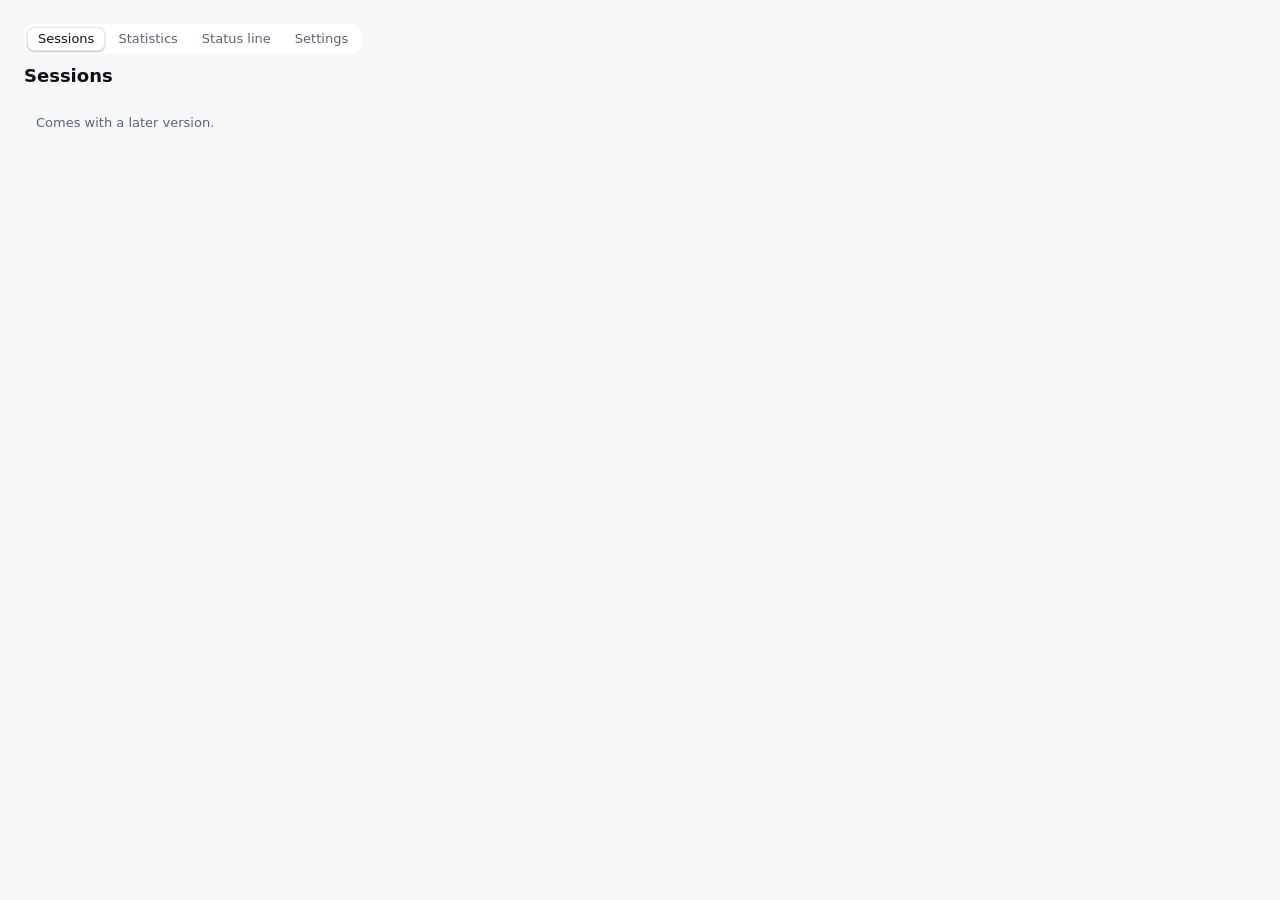
==== crates/app/ui/window.html @ 24c84e8a "The large window and the page helpers it shares with the pop-up A second Tauri window ("main", 1280 " ====
<!doctype html>
<html lang="en" data-theme="dark">
<head>
  <meta charset="utf-8">
  <meta name="viewport" content="width=device-width, initial-scale=1">
  <title>seatswap</title>
  <link rel="stylesheet" href="window.css">
</head>
<body>
  <div class="window" id="window">
    <header class="win-head">
      <div class="tabs topnav" id="area-tabs" role="group" aria-label="Area"></div>
      <div class="win-titles">
        <h1 class="win-title" id="area-title"></h1>
        <p class="win-sub" id="area-sub" hidden></p>
      </div>
    </header>
    <main class="area" id="area"></main>
  </div>

  <script type="module" src="window.js"></script>
</body>
</html>
---- crates/app/ui/window.css ----
@import "common.css";

/* seatswap large window (spec §3). Plain CSS, no external resources.
   Colours come from common.css; the fonts are the pop-up's (panel.css). */

* {
  box-sizing: border-box;
}

[hidden] {
  display: none !important;
}

html,
body {
  margin: 0;
  padding: 0;
}

body {
  min-height: 100vh;
  background: var(--surface);
  color: var(--text);
  font-family: Inter, system-ui, sans-serif;
  font-size: 13px;
  line-height: 1.35;
  -webkit-font-smoothing: antialiased;
  overflow: hidden;
}

button,
input,
select {
  font: inherit;
  color: inherit;
}

button {
  cursor: pointer;
}

code,
.mono {
  font-family: ui-monospace, SFMono-Regular, Menlo, Consolas, monospace;
  font-size: 0.94em;
}

.window {
  display: flex;
  flex-direction: column;
  gap: 12px;
  height: 100vh;
  min-height: 0;
  padding: 24px;
}

/* The mock-up's head: the area tabs top left, then the area's title and its
   sub-line (spec §3; the generator's `nav()` and `settings()`). */
.win-head {
  display: flex;
  flex-direction: column;
  gap: 8px;
  flex-shrink: 0;
}

.tabs {
  display: inline-flex;
  align-items: center;
  gap: 2px;
  height: 32px;
  padding: 3px;
  border-radius: 10px;
  background: var(--button-bg);
  align-self: flex-start;
}

.topnav {
  height: 30px;
}

.tab {
  display: inline-flex;
  align-items: center;
  gap: 6px;
  height: 26px;
  padding: 0 10px;
  border: 1px solid transparent;
  border-radius: 7px;
  background: none;
  color: var(--muted);
  font-size: 13px;
  font-weight: 500;
  white-space: nowrap;
}

.topnav .tab {
  height: 24px;
}

.tab:hover {
  color: var(--text);
}

.tab.ison {
  background: var(--card-raised);
  border-color: var(--border);
  color: var(--text);
  box-shadow: 0 1px 2px rgba(0, 0, 0, 0.25);
}

.win-titles {
  display: flex;
  flex-direction: column;
  gap: 2px;
  min-width: 0;
}

.win-title {
  margin: 0;
  font-size: 18px;
  line-height: 28px;
  font-weight: 600;
  white-space: nowrap;
}

.win-sub {
  margin: 0;
  font-size: 13px;
  line-height: 18px;
  color: var(--muted);
}

.area {
  flex: 1;
  min-height: 0;
  min-width: 0;
  overflow: auto;
  font-size: 13px;
  line-height: 1.35;
}

.area-message {
  margin: 0;
  padding: 12px;
  color: var(--muted);
}

.area-message.error {
  color: var(--danger);
}

/* The mock-up's dense rows and cards (page-build/mock_other.py), with the
   pop-up's tokens. Later areas use these class names. */
.row {
  display: flex;
  align-items: center;
  gap: 8px;
  min-width: 0;
}

.col {
  display: flex;
  flex-direction: column;
  min-width: 0;
  min-height: 0;
}

.sp {
  flex: 1;
}

.g {
  display: grid;
  gap: 12px;
  min-height: 0;
  min-width: 0;
}

.mf {
  color: var(--muted);
}

.x11 {
  font-size: 11px;
  line-height: 14px;
}

.x13 {
  font-size: 13px;
  line-height: 18px;
}

.n {
  text-align: right;
  font-variant-numeric: tabular-nums;
}

.hcard {
  display: flex;
  flex-direction: column;
  min-width: 0;
  min-height: 0;
  overflow: hidden;
  background: var(--card);
  border: 1px solid var(--border);
  border-radius: 14px;
}

.ch {
  display: flex;
  align-items: center;
  gap: 12px;
  padding: 8px 12px 6px;
  flex-shrink: 0;
}

.ch .t {
  font-size: 14px;
  line-height: 20px;
  font-weight: 600;
  white-space: nowrap;
}

.ch .s {
  font-size: 12px;
  line-height: 16px;
  color: var(--muted);
}

.sh {
  display: flex;
  align-items: flex-end;
  gap: 8px;
  flex-shrink: 0;
  height: 28px;
  padding: 0 12px 4px;
  font-size: 10px;
  letter-spacing: 0.05em;
  text-transform: uppercase;
  color: var(--muted);
  white-space: nowrap;
}

.set {
  display: grid;
  grid-template-columns: 180px minmax(0, 1fr);
  column-gap: 12px;
  align-items: center;
  min-height: 28px;
  padding: 0 12px;
  border-top: 1px solid var(--border);
  font-size: 12px;
}

.set > :first-child {
  overflow: hidden;
  font-weight: 500;
  text-overflow: ellipsis;
  white-space: nowrap;
}

.set > :last-child {
  display: flex;
  align-items: center;
  gap: 8px;
  min-width: 0;
  white-space: nowrap;
}

.lr {
  display: grid;
  column-gap: 12px;
  align-items: center;
  flex-shrink: 0;
  height: 28px;
  padding: 0 12px;
  border-top: 1px solid var(--border);
  font-size: 12px;
}

.lr > * {
  min-width: 0;
  overflow: hidden;
  text-overflow: ellipsis;
  white-space: nowrap;
}

.lr.hd {
  height: 22px;
  border-top: 0;
  font-size: 10px;
  letter-spacing: 0.05em;
  text-transform: uppercase;
  color: var(--muted);
}

.lr.tall {
  height: 36px;
}

.snav {
  display: flex;
  flex-direction: column;
  gap: 2px;
  padding: 8px;
}

.snb {
  display: flex;
  align-items: center;
  height: 30px;
  padding: 0 10px;
  border: 0;
  border-radius: 7px;
  background: none;
  color: var(--muted);
  font-size: 13px;
  font-weight: 500;
  text-align: left;
}

.snb:hover {
  background: var(--hover);
}

.snb.ison {
  background: var(--info-bg);
  color: var(--text);
  box-shadow: inset 2px 0 0 var(--focus);
}

.note {
  padding: 10px 12px;
  color: var(--muted);
  font-size: 12px;
  line-height: 18px;
}

.hbtn {
  display: inline-flex;
  align-items: center;
  gap: 6px;
  height: 28px;
  padding: 0 10px;
  border: 1px solid var(--border);
  border-radius: 8px;
  background: var(--button-bg);
  color: var(--text);
  font-size: 13px;
  font-weight: 500;
  white-space: nowrap;
}

.hbtn:hover {
  background: var(--hover);
}

.hbtn.pri {
  border-color: transparent;
  background: var(--focus);
  color: #ffffff;
}

.hbtn.xs {
  height: 24px;
  padding: 0 8px;
  border-radius: 7px;
  font-size: 12px;
}

.sw {
  display: inline-flex;
  align-items: center;
  gap: 6px;
  white-space: nowrap;
  min-width: 0;
}

.sw::before {
  content: "";
  flex-shrink: 0;
  width: 6px;
  height: 6px;
  border-radius: 50%;
  background: var(--muted);
}

.sw.ok::before {
  background: #22c55e;
}

.sw.warn::before {
  background: var(--warn);
}

.sw.bad::before {
  background: var(--danger);
}
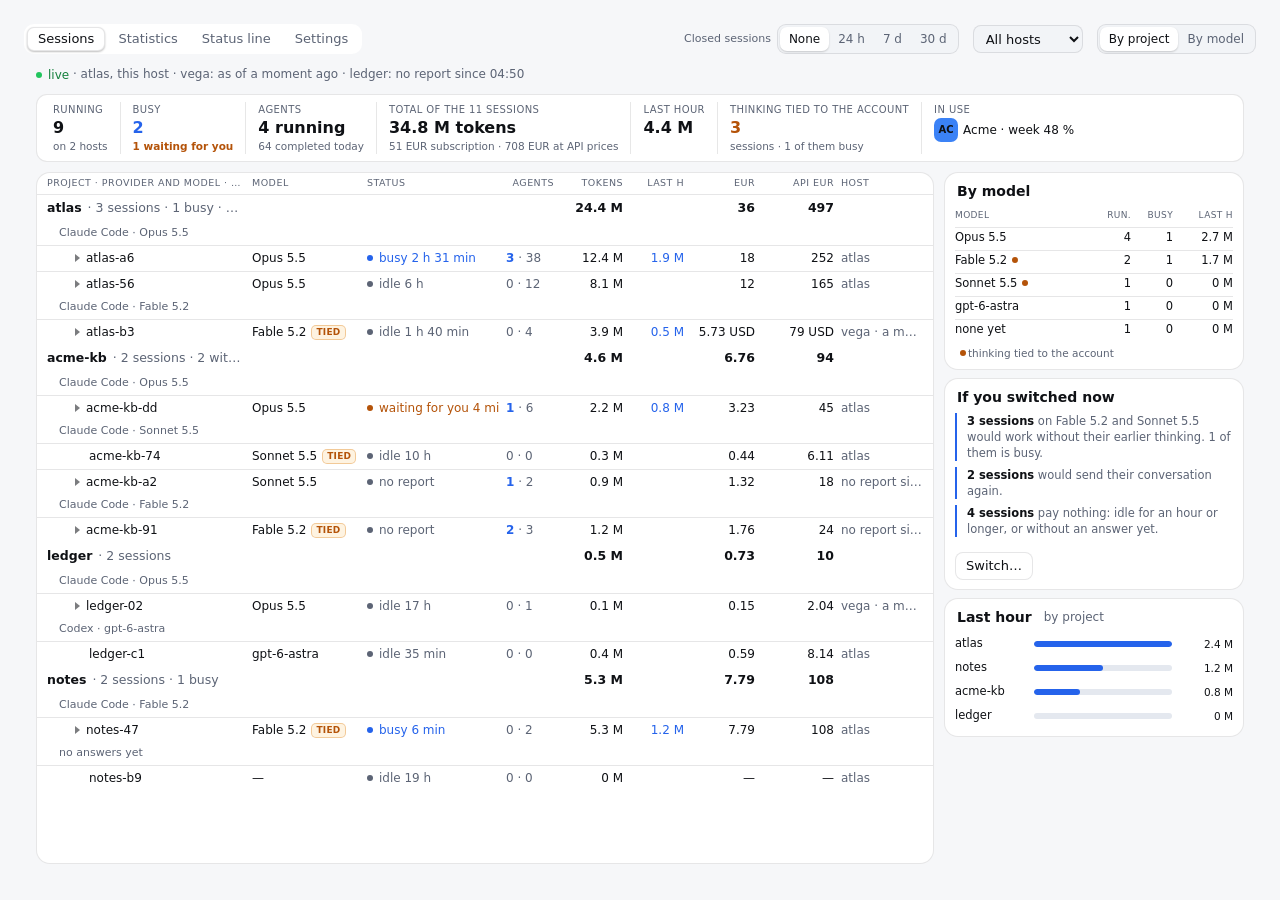
==== commit 6586a35e: "Window: one stylesheet per area (split of window.css, no change) Co-Authored-By: Claude Opus 5.5 <no" ====
--- a/crates/app/ui/window.html
+++ b/crates/app/ui/window.html
@@ -5,6 +5,18 @@
   <meta name="viewport" content="width=device-width, initial-scale=1">
   <title>seatswap</title>
   <link rel="stylesheet" href="window.css">
+  <link rel="stylesheet" href="areas/settings.css">
+  <link rel="stylesheet" href="areas/sessions.css">
+  <link rel="stylesheet" href="areas/statistics.css">
+  <link rel="stylesheet" href="areas/statistics/overview.css">
+  <link rel="stylesheet" href="areas/statistics/weeks.css">
+  <link rel="stylesheet" href="areas/statistics/projects.css">
+  <link rel="stylesheet" href="charts.css">
+  <link rel="stylesheet" href="areas/statistics/subscriptions.css">
+  <link rel="stylesheet" href="areas/statistics/forecast.css">
+  <link rel="stylesheet" href="areas/statistics/rhythm.css">
+  <link rel="stylesheet" href="areas/statistics/activity.css">
+  <link rel="stylesheet" href="areas/statusline.css">
 </head>
 <body>
   <div class="window" id="window">
--- a/crates/app/ui/window.css
+++ b/crates/app/ui/window.css
@@ -61,6 +61,22 @@
   flex-direction: column;
   gap: 8px;
   flex-shrink: 0;
+}
+
+/* The Sessions page has no second title row in mock-up 2: its choices sit on
+   the area tabs' row at the right, and its live line follows under the tabs. */
+.win-head.sess-mode {
+  flex-direction: row;
+  align-items: flex-start;
+  gap: 12px;
+}
+
+.win-head.sess-mode .win-titles {
+  display: none;
+}
+
+.win-head.sess-mode .sess-controls {
+  margin-left: auto;
 }
 
 .tabs {
@@ -147,6 +163,17 @@
 
 .area-message.error {
   color: var(--danger);
+}
+
+/* The snapshot's error, shown above the area with the pop-up's banner (the
+   markup comes from common.js `banner`). */
+.area-banner {
+  flex-shrink: 0;
+}
+
+.area-banner .banner {
+  --banner-pad: 9px 11px;
+  --banner-size: 12px;
 }
 
 /* The mock-up's dense rows and cards (page-build/mock_other.py), with the
@@ -389,10 +416,45 @@
   background: #22c55e;
 }
 
+.sw.ok {
+  color: var(--pill-text);
+}
+
+.sw.pri::before {
+  background: var(--focus);
+}
+
+.sw.pri {
+  color: var(--focus);
+}
+
 .sw.warn::before {
   background: var(--warn);
 }
 
+.sw.warn {
+  color: var(--warn);
+}
+
 .sw.bad::before {
   background: var(--danger);
 }
+
+/* In the Sessions tree a status is grey, except busy/running (blue), waiting
+   (warn) and a finished agent (ok). */
+.sess-row .sw {
+  color: var(--muted);
+}
+
+.sess-row .sw.pri {
+  color: var(--focus);
+}
+
+.sess-row .sw.warn {
+  color: var(--warn);
+}
+
+.sess-row .sw.ok {
+  color: var(--pill-text);
+}
+
--- a/crates/app/ui/areas/settings.css
+++ b/crates/app/ui/areas/settings.css
@@ -0,0 +1,661 @@
+/* The Settings area: groups, controls, money, history and hosts (ui/areas/settings.js). */
+/* ---------- the Settings area (spec §3.7) ---------- */
+
+.settings-area {
+  grid-template-columns: 220px minmax(0, 1fr);
+  align-items: start;
+  height: 100%;
+}
+
+.settings-col {
+  min-height: 0;
+}
+
+.settings-card {
+  min-height: 0;
+}
+
+.settings-body {
+  display: flex;
+  flex-direction: column;
+  min-height: 0;
+  padding-bottom: 8px;
+}
+
+/* One setting row and the error text under it; the rows keep the mock-up's
+   dense 28 px height. */
+.set-row {
+  border-top: 1px solid var(--border);
+}
+
+.set-row .set {
+  border-top: 0;
+}
+
+.settings-body .set {
+  grid-template-columns: 250px minmax(0, 1fr);
+}
+
+.set-row .row-error {
+  padding: 0 12px 6px;
+  color: var(--danger);
+  font-size: 12px;
+  line-height: 16px;
+  white-space: normal;
+}
+
+.cfoot {
+  display: flex;
+  align-items: center;
+  gap: 8px;
+  padding: 8px 12px;
+  border-top: 1px solid var(--border);
+  color: var(--muted);
+  font-size: 12px;
+}
+
+.note b {
+  color: var(--text);
+  font-weight: 600;
+}
+
+.settings-body .ok {
+  color: #22c55e;
+}
+
+.settings-body .note {
+  margin: 8px 12px 2px;
+  padding: 9px 11px;
+  border: 1px solid var(--warn-border);
+  border-radius: 9px;
+  background: var(--warn-bg);
+}
+
+.settings-card .calls {
+  min-height: 0;
+}
+
+.settings-card .calls .lr:first-child {
+  border-top: 1px solid var(--border);
+}
+
+/* ---------- the Accounts group ---------- */
+
+.acc-grid {
+  grid-template-columns: 62px 128px minmax(0, 1fr) 60px 178px 132px 138px 70px;
+}
+
+.acc-wrap {
+  border-top: 1px solid var(--border);
+}
+
+.acc-wrap .lr {
+  border-top: 0;
+  height: 40px;
+}
+
+.acc-wrap.selected {
+  background: var(--hover);
+}
+
+.acc-chip {
+  display: inline-flex;
+  align-items: center;
+  justify-content: center;
+  gap: 3px;
+  width: 40px;
+  height: 30px;
+  padding: 0;
+  border: 1px solid transparent;
+  border-radius: 9px;
+  font-size: 13px;
+  font-weight: 700;
+  letter-spacing: 0.02em;
+}
+
+.acc-chip i {
+  font-style: normal;
+  font-size: 9px;
+  opacity: 0.6;
+}
+
+.acc-chip:hover {
+  border-color: var(--border-strong);
+}
+
+.acc-chip.open {
+  outline: 2px solid var(--focus);
+  outline-offset: 1px;
+}
+
+.acc-text {
+  color: var(--muted);
+}
+
+.acc-label {
+  width: 100%;
+}
+
+.price-cell {
+  display: flex;
+  flex-direction: row;
+  align-items: center;
+  gap: 6px;
+  min-width: 0;
+  overflow: hidden;
+  white-space: nowrap;
+}
+
+.acc-price {
+  width: 70px;
+  min-width: 70px;
+  flex: 0 0 70px;
+  font-variant-numeric: tabular-nums;
+}
+
+.currency-hint {
+  color: var(--muted);
+  white-space: nowrap;
+}
+
+.acc-switch {
+  display: flex;
+  align-items: center;
+}
+
+.acc-add {
+  height: 34px;
+  border-top: 1px solid var(--border);
+  color: var(--muted);
+}
+
+.acc-wrap .row-error {
+  padding: 0 12px 6px 74px;
+  color: var(--danger);
+  font-size: 12px;
+  line-height: 16px;
+  white-space: normal;
+}
+
+.acc-editor {
+  display: flex;
+  flex-direction: column;
+  gap: 8px;
+  margin: 0 12px 9px 74px;
+  padding: 10px 12px;
+  border: 1px solid var(--border);
+  border-radius: 10px;
+  background: var(--surface);
+}
+
+.acc-editor .editor-row {
+  display: flex;
+  align-items: flex-start;
+  gap: 18px;
+  flex-wrap: wrap;
+}
+
+.acc-editor .editor-actions {
+  display: flex;
+  justify-content: flex-end;
+  gap: 8px;
+}
+
+.acc-editor .confirm {
+  margin: 0;
+}
+
+.acc-editor .field {
+  display: flex;
+  flex-direction: column;
+  gap: 5px;
+}
+
+.acc-editor .field-label {
+  color: var(--muted);
+  font-size: 10px;
+  font-weight: 600;
+  letter-spacing: 0.05em;
+  text-transform: uppercase;
+}
+
+.abbr-boxes {
+  display: flex;
+  gap: 4px;
+}
+
+.abbr-box {
+  width: 27px;
+  min-width: 27px;
+  padding: 4px 0;
+  text-align: center;
+  font-weight: 700;
+  text-transform: uppercase;
+}
+
+.color-line {
+  display: flex;
+  align-items: center;
+  gap: 8px;
+  flex-wrap: wrap;
+}
+
+.hex-input {
+  width: 84px;
+  min-width: 84px;
+  font-variant-numeric: tabular-nums;
+  text-transform: lowercase;
+}
+
+.swatches {
+  display: flex;
+  flex-wrap: wrap;
+  gap: 5px;
+}
+
+.swatch {
+  width: 17px;
+  height: 17px;
+  padding: 0;
+  border: 1px solid rgba(0, 0, 0, 0.18);
+  border-radius: 5px;
+}
+
+.swatch.selected {
+  box-shadow: 0 0 0 2px var(--surface), 0 0 0 3px var(--text);
+}
+
+.swatch:focus-visible {
+  outline: 2px solid var(--focus);
+  outline-offset: 1px;
+}
+
+.previews {
+  display: flex;
+  align-items: flex-end;
+  gap: 10px;
+  padding: 2px 0;
+}
+
+.preview-cell {
+  display: flex;
+  flex-direction: column;
+  align-items: center;
+  gap: 3px;
+}
+
+.preview-cell canvas {
+  display: block;
+  image-rendering: pixelated;
+}
+
+.preview-size {
+  color: var(--muted);
+  font-size: 9px;
+  font-variant-numeric: tabular-nums;
+}
+
+.confirm {
+  display: flex;
+  flex-direction: column;
+  gap: 6px;
+  margin: 0 12px 9px;
+  padding: 8px 10px;
+  border: 1px solid var(--danger);
+  border-radius: 9px;
+}
+
+.confirm-text {
+  font-size: 12px;
+  line-height: 1.4;
+  overflow-wrap: anywhere;
+}
+
+.confirm-actions {
+  display: flex;
+  gap: 6px;
+}
+
+.hbtn.danger {
+  border-color: var(--danger);
+  color: var(--danger);
+}
+
+.hbtn.ghost {
+  border-color: transparent;
+  background: transparent;
+  color: var(--muted);
+}
+
+/* ---------- the Projects group (spec §3.6) ---------- */
+
+.proj-grid {
+  grid-template-columns: 150px minmax(120px, 204px) minmax(0, 1fr) 190px 66px;
+}
+
+.proj-wrap {
+  border-top: 1px solid var(--border);
+}
+
+.proj-wrap .lr {
+  border-top: 0;
+}
+
+.proj-wrap .row-error {
+  padding: 0 12px 6px;
+  color: var(--danger);
+  font-size: 12px;
+  line-height: 16px;
+  white-space: normal;
+}
+
+.proj-name {
+  width: 100%;
+  font-weight: 600;
+}
+
+.proj-org {
+  display: flex;
+  align-items: center;
+  gap: 6px;
+  min-width: 0;
+}
+
+.proj-org > select {
+  flex: 1 1 auto;
+  min-width: 0;
+}
+
+.proj-new-org {
+  display: inline-flex;
+  align-items: center;
+  gap: 4px;
+  min-width: 0;
+}
+
+.proj-new-input {
+  width: 110px;
+  min-width: 0;
+}
+
+.proj-joined {
+  display: flex;
+  align-items: center;
+  gap: 4px;
+  height: 24px;
+  padding: 0 12px;
+  color: var(--muted);
+  font-size: 12px;
+  white-space: nowrap;
+  overflow: hidden;
+}
+
+.proj-join {
+  display: inline-flex;
+  align-items: center;
+  gap: 6px;
+  min-width: 0;
+}
+
+.proj-join select.inp {
+  max-width: 200px;
+}
+
+.org-chips {
+  display: inline-flex;
+  align-items: center;
+  gap: 4px;
+}
+
+.acc-chip.org-chip {
+  width: 30px;
+  min-width: 30px;
+  height: 22px;
+  border-radius: 7px;
+  font-size: 11px;
+}
+
+.org-name {
+  width: 100%;
+  max-width: 220px;
+}
+
+.acc-grid select.inp {
+  width: 100%;
+}
+
+/* ---------- the settings controls ---------- */
+
+.inp {
+  height: 28px;
+  min-width: 0;
+  padding: 0 8px;
+  border: 1px solid var(--border-strong);
+  border-radius: 7px;
+  background: var(--input);
+  color: var(--text);
+  font: inherit;
+  font-size: 12px;
+}
+
+.inp:focus-visible {
+  outline: 2px solid var(--focus);
+  outline-offset: 1px;
+}
+
+select.inp {
+  padding-right: 4px;
+}
+
+.inp.tall {
+  height: 26px;
+}
+
+.number-control {
+  display: inline-flex;
+  align-items: center;
+  gap: 6px;
+}
+
+.number-control .inp {
+  width: 82px;
+  text-align: right;
+  font-variant-numeric: tabular-nums;
+}
+
+/* The Settings groups use the mock-up's `.sws`: a 28×16 track, a knob and the
+   On/Off word beside it. The pop-up keeps its own `.switch` in panel.css. */
+.sws {
+  position: relative;
+  flex: 0 0 auto;
+  width: 28px;
+  height: 16px;
+  padding: 0;
+  border: 0;
+  border-radius: 999px;
+  background: var(--track);
+  cursor: pointer;
+  transition: background 120ms ease;
+}
+
+.sws::after {
+  content: "";
+  position: absolute;
+  top: 2px;
+  left: 2px;
+  width: 12px;
+  height: 12px;
+  border-radius: 50%;
+  background: var(--surface);
+  transition: left 120ms ease;
+}
+
+.sws.ison {
+  background: var(--focus);
+}
+
+.sws.ison::after {
+  left: 14px;
+}
+
+.sws:focus-visible {
+  outline: 2px solid var(--focus);
+  outline-offset: 1px;
+}
+
+.sws:disabled {
+  cursor: default;
+}
+
+.sws-line {
+  display: inline-flex;
+  align-items: center;
+  gap: 8px;
+}
+
+.sws-word {
+  width: 22px;
+  font-size: 13px;
+  line-height: 18px;
+}
+
+/* The note rows are flex containers; the separator keeps the spaces the
+   mock-up writes around its "·" (`checked 09:00 · last change 9 Nov`). */
+.middot-sep {
+  white-space: pre;
+}
+
+button.link {
+  padding: 0;
+  border: 0;
+  background: none;
+  color: var(--focus);
+  font: inherit;
+  font-size: 12px;
+}
+
+button.link:hover {
+  text-decoration: underline;
+}
+
+/* ---------- the General group's Money section (spec §1.4, §1.4.1) ---------- */
+
+.money-currency,
+.money-prices-head {
+  display: inline-flex;
+  align-items: center;
+  gap: 8px;
+  min-width: 0;
+}
+
+.money-other {
+  display: inline-flex;
+}
+
+.money-other-input {
+  width: 72px;
+  text-transform: uppercase;
+}
+
+.money-rate {
+  font-weight: 600;
+  font-variant-numeric: tabular-nums;
+}
+
+.money-api-note {
+  display: inline-flex;
+  align-items: center;
+  flex-wrap: wrap;
+  gap: 0;
+  white-space: normal;
+}
+
+.price-list {
+  display: flex;
+  flex-direction: column;
+  padding: 0 0 6px;
+}
+
+.price-grid {
+  grid-template-columns: minmax(170px, 1fr) 74px 74px 86px 86px minmax(110px, auto);
+}
+
+.price-value {
+  display: flex;
+  min-width: 0;
+}
+
+.price-field {
+  width: 100%;
+  min-width: 0;
+  text-align: right;
+  font-variant-numeric: tabular-nums;
+}
+
+.price-add-key {
+  display: flex;
+  align-items: center;
+  gap: 6px;
+  padding: 6px 12px 0;
+}
+
+.price-marks {
+  display: flex;
+  align-items: center;
+  justify-content: flex-end;
+  gap: 6px;
+}
+
+.price-own-line {
+  display: flex;
+  justify-content: flex-end;
+  padding: 0 12px 4px;
+}
+
+.price-wrap .row-error,
+.price-list-error {
+  padding: 2px 12px 6px;
+  color: var(--danger);
+  font-size: 12px;
+  line-height: 16px;
+  white-space: normal;
+}
+
+.price-list-note {
+  padding-top: 6px;
+}
+
+/* ---------- the History and hosts group (spec §1.5, §3.7) ---------- */
+
+.hist-hosts {
+  padding-bottom: 2px;
+}
+
+.hist-grid {
+  grid-template-columns: 120px 150px minmax(0, 1fr) 90px;
+}
+
+.hist-size {
+  text-align: right;
+  font-variant-numeric: tabular-nums;
+}
+
+.hist-export,
+.hist-import {
+  display: inline-flex;
+  align-items: center;
+  gap: 6px;
+  min-width: 0;
+}
+
+.hist-buttons {
+  display: inline-flex;
+  gap: 6px;
+}
+
+.hist-export .inp,
+.hist-import .inp {
+  width: 250px;
+  min-width: 0;
+}
+
--- a/crates/app/ui/areas/sessions.css
+++ b/crates/app/ui/areas/sessions.css
@@ -0,0 +1,588 @@
+/* The Sessions area (ui/areas/sessions.js). */
+/* ---------- the Sessions area (spec §3.8) ---------- */
+
+.sessions {
+  display: flex;
+  flex-direction: column;
+  gap: 10px;
+  height: 100%;
+  min-height: 0;
+  padding: 0 12px 12px;
+}
+
+.sess-head {
+  display: flex;
+  flex-direction: column;
+  gap: 6px;
+  flex-shrink: 0;
+}
+
+.sess-live {
+  /* Text nodes and spans in one line: a flex row would drop the spaces at
+     their edges ("as of" + the age). */
+  display: block;
+  min-height: 18px;
+  color: var(--muted);
+  font-size: 12px;
+}
+
+.sess-unavailable,
+.sess-error,
+.sess-link-message {
+  margin: 0;
+  padding: 5px 8px;
+  border-radius: 8px;
+  font-size: 12px;
+}
+
+.sess-unavailable {
+  background: var(--warn-bg);
+  border: 1px solid var(--warn-border);
+  color: var(--text);
+}
+
+.sess-error {
+  background: var(--error-bg);
+  border: 1px solid var(--error-border);
+  color: var(--danger);
+}
+
+.sess-link-message {
+  background: var(--info-bg);
+  border: 1px solid var(--info-border);
+  color: var(--text);
+}
+
+.sess-controls {
+  display: flex;
+  flex-direction: row;
+  align-items: center;
+  gap: 14px;
+  flex-wrap: wrap;
+}
+
+.sess-choice-row {
+  display: inline-flex;
+  align-items: center;
+  gap: 6px;
+}
+
+.sess-seg {
+  display: inline-flex;
+  padding: 2px;
+  border: 1px solid var(--border);
+  border-radius: 9px;
+  background: var(--input);
+}
+
+.sess-segbtn {
+  height: 24px;
+  padding: 0 9px;
+  border: 0;
+  border-radius: 7px;
+  background: none;
+  color: var(--muted);
+  font-size: 12px;
+  font-weight: 500;
+}
+
+.sess-segbtn:hover {
+  background: var(--hover);
+}
+
+.sess-segbtn.ison {
+  background: var(--card-raised);
+  color: var(--text);
+  box-shadow: 0 1px 2px rgba(0, 0, 0, 0.18);
+}
+
+.sess-host {
+  display: inline-flex;
+  align-items: center;
+  gap: 7px;
+}
+
+.sess-control-label {
+  color: var(--muted);
+  font-size: 11px;
+  white-space: nowrap;
+}
+
+.sess-host-select {
+  height: 28px;
+  min-width: 110px;
+  padding: 0 8px;
+  border: 1px solid var(--border);
+  border-radius: 8px;
+  background: var(--input);
+  color: var(--text);
+}
+
+.sess-kpis {
+  display: flex;
+  align-items: stretch;
+  gap: 0;
+  padding: 7px 4px;
+  border: 1px solid var(--border);
+  border-radius: 11px;
+  background: var(--card);
+  flex-shrink: 0;
+}
+
+.sess-kpi {
+  display: flex;
+  flex: 0 1 auto;
+  flex-direction: column;
+  gap: 1px;
+  min-width: 0;
+  padding: 1px 12px;
+  border-left: 1px solid var(--border);
+}
+
+.sess-kpi:first-child {
+  border-left: 0;
+}
+
+.sess-kpi:last-child {
+  flex: 1 1 auto;
+}
+
+.sess-kpi-label {
+  color: var(--muted);
+  font-size: 10px;
+  letter-spacing: 0.04em;
+  text-transform: uppercase;
+  white-space: nowrap;
+}
+
+.sess-kpi-value {
+  font-size: 16px;
+  font-weight: 600;
+  line-height: 20px;
+}
+
+.sess-kpi-value.pri {
+  color: var(--focus);
+}
+
+.sess-kpi-value.warn {
+  color: var(--warn);
+}
+
+.sess-kpi-sub {
+  overflow: hidden;
+  color: var(--muted);
+  font-size: 10.5px;
+  line-height: 14px;
+  text-overflow: ellipsis;
+  white-space: nowrap;
+}
+
+.sess-kpi-sub.warn {
+  color: var(--warn);
+  font-weight: 600;
+}
+
+.sess-acc {
+  display: inline-flex;
+  align-items: center;
+  justify-content: center;
+  width: 24px;
+  height: 24px;
+  border-radius: 7px;
+  /* The tray's grey for an unknown or invalid account colour (common.js TRAY_GREY). */
+  background: #555b66;
+  color: #fff;
+  font-size: 10px;
+  font-weight: 700;
+  vertical-align: -5px;
+}
+
+.sess-inuse {
+  display: inline-flex;
+  align-items: center;
+  gap: 5px;
+  min-width: 0;
+  overflow: hidden;
+  font-size: 12px;
+  font-weight: 500;
+  text-overflow: ellipsis;
+  white-space: nowrap;
+}
+
+.sess-body {
+  display: grid;
+  grid-template-columns: minmax(0, 1fr) 300px;
+  gap: 10px;
+  flex: 1;
+  min-height: 0;
+}
+
+.sess-tree {
+  min-height: 0;
+}
+
+.sess-cols {
+  display: grid;
+  grid-template-columns:
+    minmax(180px, 1.65fr) minmax(90px, 0.9fr) 132px 48px 62px 54px 64px 72px 82px;
+  column-gap: 7px;
+  align-items: center;
+  padding: 0 10px;
+}
+
+.sess-cols-head {
+  height: 22px;
+  flex-shrink: 0;
+  border-bottom: 1px solid var(--border);
+  color: var(--muted);
+  font-size: 9.5px;
+  letter-spacing: 0.05em;
+  text-transform: uppercase;
+  white-space: nowrap;
+}
+
+.sess-cols-head > span {
+  overflow: hidden;
+  text-overflow: ellipsis;
+}
+
+.sess-scroll {
+  flex: 1;
+  min-height: 0;
+  overflow: auto;
+  padding-bottom: 4px;
+}
+
+.sess-row {
+  display: grid;
+  grid-template-columns:
+    minmax(180px, 1.65fr) minmax(90px, 0.9fr) 132px 48px 62px 54px 64px 72px 82px;
+  column-gap: 7px;
+  align-items: center;
+  min-height: 26px;
+  padding: 0 10px;
+  border-top: 1px solid var(--border);
+  font-size: 12px;
+}
+
+.sess-row > * {
+  min-width: 0;
+  overflow: hidden;
+  text-overflow: ellipsis;
+  white-space: nowrap;
+}
+
+.sess-group {
+  min-height: 28px;
+  border-top: 0;
+  font-size: 12.5px;
+}
+
+.sess-subrow {
+  display: block;
+  min-height: 22px;
+  border-top: 0;
+  color: var(--muted);
+  font-size: 11px;
+  line-height: 20px;
+}
+
+.sess-name {
+  display: flex;
+  align-items: center;
+  gap: 6px;
+  min-width: 0;
+}
+
+.sess-name > b,
+.sess-session-name,
+.sess-agent-name {
+  overflow: hidden;
+  text-overflow: ellipsis;
+  white-space: nowrap;
+}
+
+/* A group's name never shrinks; the summary after it is what gets cut. */
+.sess-name > .sess-group-name {
+  flex-shrink: 0;
+  overflow: visible;
+  text-overflow: clip;
+}
+
+.sess-group-sub {
+  flex: 1;
+  min-width: 0;
+  overflow: hidden;
+  text-overflow: ellipsis;
+  white-space: nowrap;
+}
+
+.sess-session-name {
+  font-weight: 500;
+}
+
+.sess-model {
+  display: flex;
+  align-items: center;
+  gap: 5px;
+  min-width: 0;
+}
+
+.sess-car,
+.sess-car0 {
+  display: inline-block;
+  flex-shrink: 0;
+  width: 8px;
+  height: 8px;
+}
+
+.sess-car {
+  width: 0;
+  height: 0;
+  border-top: 4px solid transparent;
+  border-bottom: 4px solid transparent;
+  border-left: 5px solid currentColor;
+  opacity: 0.55;
+  transition: transform 120ms var(--ease-out);
+}
+
+details[open] > summary .sess-car {
+  transform: rotate(90deg);
+}
+
+.sess-agents {
+  /* Inline, so the spaces of " · " stay. */
+  display: block;
+  white-space: nowrap;
+  font-variant-numeric: tabular-nums;
+}
+
+.sess-tag {
+  display: inline-flex;
+  align-items: center;
+  height: 15px;
+  padding: 0 4px;
+  border: 1px solid var(--warn-border);
+  border-radius: 5px;
+  background: var(--warn-bg);
+  color: var(--warn);
+  font-size: 9px;
+  font-weight: 600;
+  letter-spacing: 0.03em;
+  text-transform: uppercase;
+}
+
+.sess-tied-dot {
+  display: inline-block;
+  width: 6px;
+  height: 6px;
+  margin-left: 5px;
+  border-radius: 50%;
+  background: var(--warn);
+  vertical-align: 1px;
+}
+
+.sess-details {
+  min-width: 0;
+}
+
+.sess-details > summary,
+.sess-summary-wrap {
+  list-style: none;
+  cursor: pointer;
+}
+
+.sess-details > summary::-webkit-details-marker,
+.sess-summary-wrap::-webkit-details-marker {
+  display: none;
+}
+
+.sess-summary-wrap {
+  display: block;
+}
+
+.sess-agent,
+.sess-completed {
+  border-top: 0;
+  min-height: 24px;
+  font-size: 11.5px;
+}
+
+.sess-completed {
+  color: var(--muted);
+}
+
+.sess-children {
+  min-width: 0;
+}
+
+.sess-dim {
+  opacity: 0.55;
+}
+
+.sess-marked {
+  background: var(--info-bg);
+  box-shadow: inset 2px 0 0 var(--focus);
+}
+
+.sess-empty {
+  margin: 0;
+  padding: 12px;
+  font-size: 12px;
+}
+
+.sess-side {
+  display: flex;
+  flex-direction: column;
+  gap: 8px;
+  min-height: 0;
+  overflow: auto;
+}
+
+.sess-card {
+  flex-shrink: 0;
+}
+
+.sess-card-body {
+  display: flex;
+  flex-direction: column;
+  gap: 2px;
+  padding: 0 10px 9px;
+}
+
+.sess-mini-cols,
+.sess-mini-row {
+  display: grid;
+  grid-template-columns: minmax(0, 1fr) 34px 36px 54px;
+  column-gap: 6px;
+  align-items: center;
+}
+
+.sess-mini-cols {
+  height: 18px;
+  color: var(--muted);
+  font-size: 9px;
+  letter-spacing: 0.04em;
+  text-transform: uppercase;
+}
+
+.sess-mini-row {
+  min-height: 21px;
+  border-top: 1px solid var(--border);
+  font-size: 11.5px;
+}
+
+.sess-mini-row > * {
+  min-width: 0;
+  overflow: hidden;
+  text-overflow: ellipsis;
+  white-space: nowrap;
+}
+
+.sess-mini-name {
+  font-weight: 500;
+}
+
+.sess-card-note {
+  display: flex;
+  align-items: center;
+  gap: 2px;
+  margin: 4px 0 0;
+  font-size: 10.5px;
+}
+
+.sess-fnd {
+  margin: 0;
+  padding: 0;
+  list-style: none;
+  color: var(--muted);
+  font-size: 11.5px;
+  line-height: 16px;
+}
+
+.sess-fnd li {
+  margin: 0 0 6px;
+  padding-left: 10px;
+  border-left: 2px solid var(--focus);
+}
+
+.sess-fnd b {
+  color: var(--text);
+  font-weight: 600;
+}
+
+.sess-switch-row {
+  padding-top: 7px;
+}
+
+.sess-bar-row {
+  display: grid;
+  grid-template-columns: 72px minmax(0, 1fr) 54px;
+  column-gap: 7px;
+  align-items: center;
+  min-height: 22px;
+  font-size: 11.5px;
+}
+
+.sess-bar-name {
+  overflow: hidden;
+  text-overflow: ellipsis;
+  white-space: nowrap;
+}
+
+.sess-bar {
+  display: block;
+  height: 6px;
+  border-radius: 4px;
+  background: var(--track);
+  overflow: hidden;
+}
+
+.sess-bar > i {
+  display: block;
+  height: 100%;
+  border-radius: 4px;
+  background: var(--muted);
+}
+
+.sess-bar > i.is-on {
+  background: var(--focus);
+}
+
+.sess-bar-value {
+  font-size: 10.5px;
+}
+
+.b6 {
+  font-weight: 600;
+}
+
+.pri {
+  color: var(--focus);
+}
+
+@media (max-width: 1050px) {
+  .sess-kpis {
+    flex-wrap: wrap;
+  }
+
+  .sess-kpi {
+    flex: 1 1 140px;
+  }
+
+  .sess-body {
+    grid-template-columns: minmax(0, 1fr);
+  }
+
+  .sess-side {
+    flex-direction: row;
+    flex-wrap: wrap;
+  }
+
+  .sess-card {
+    flex: 1;
+    min-width: 260px;
+  }
+}
+
--- a/crates/app/ui/areas/statistics.css
+++ b/crates/app/ui/areas/statistics.css
@@ -0,0 +1,186 @@
+/* The Statistics area's frame and shared cards (ui/areas/statistics.js). */
+/* ---------- the Statistics area (spec §3.1, §3.2, §3.6; step C3 Task 8) ---------- */
+
+.stats {
+  display: flex;
+  flex-direction: column;
+  gap: 8px;
+  height: 100%;
+  min-height: 0;
+  min-width: 0;
+}
+
+.stats-head {
+  display: flex;
+  flex-direction: row;
+  align-items: center;
+  gap: 12px;
+  flex-shrink: 0;
+  min-width: 0;
+}
+
+.stats-meta {
+  margin: 0;
+  flex-shrink: 0;
+  color: var(--muted);
+  font-size: 12px;
+  line-height: 16px;
+  white-space: nowrap;
+}
+
+.stats-controls {
+  display: flex;
+  align-items: center;
+  justify-content: flex-end;
+  gap: 10px;
+  flex: 1;
+  flex-wrap: nowrap;
+  min-width: 0;
+}
+
+.stats-chips {
+  display: flex;
+  align-items: center;
+  gap: 4px;
+  flex-wrap: wrap;
+  min-width: 0;
+}
+
+.stats-account {
+  display: inline-flex;
+  align-items: center;
+  justify-content: center;
+  min-width: 30px;
+  height: 24px;
+  padding: 0 7px;
+  border: 1px solid var(--muted);
+  border-radius: 7px;
+  background: transparent;
+  color: var(--text);
+  font-size: 11px;
+  font-weight: 700;
+  letter-spacing: 0.02em;
+  white-space: nowrap;
+}
+
+.stats-account:hover {
+  box-shadow: 0 0 0 2px var(--border-strong);
+}
+
+.stats-account-off {
+  border-style: dashed;
+  opacity: 0.55;
+}
+
+.stats-account:disabled {
+  opacity: 0.7;
+  cursor: not-allowed;
+}
+
+.stats-host {
+  height: 26px;
+  min-width: 105px;
+  padding: 0 8px;
+  border: 1px solid var(--border);
+  border-radius: 8px;
+  background: var(--input);
+  color: var(--text);
+  font-size: 12px;
+}
+
+.stats-tabs {
+  display: inline-flex;
+  align-items: center;
+  gap: 2px;
+  padding: 2px;
+  border-radius: 9px;
+  background: var(--button-bg);
+  align-self: flex-start;
+  flex-shrink: 0;
+}
+
+.stats-tab {
+  height: 24px;
+  padding: 0 9px;
+  border: 1px solid transparent;
+  border-radius: 7px;
+  background: none;
+  color: var(--muted);
+  font-size: 12px;
+  font-weight: 500;
+  white-space: nowrap;
+}
+
+.stats-tab:hover {
+  color: var(--text);
+  background: var(--hover);
+}
+
+.stats-tab-on {
+  background: var(--card-raised);
+  border-color: var(--border);
+  color: var(--text);
+  box-shadow: 0 1px 2px var(--border);
+}
+
+.stats-tabrow {
+  display: flex;
+  align-items: center;
+  gap: 8px;
+  flex-shrink: 0;
+  min-width: 0;
+}
+
+.stats-tabrow .sp {
+  flex: 1;
+}
+
+.stats-export {
+  display: inline-flex;
+  align-items: center;
+  height: 24px;
+  padding: 0 8px;
+  border: 1px solid var(--border);
+  border-radius: 7px;
+  background: var(--button-bg);
+  color: var(--text);
+  font-size: 12px;
+  font-weight: 500;
+  text-decoration: none;
+  white-space: nowrap;
+}
+
+.stats-export:hover {
+  background: var(--hover);
+}
+
+.stats-errors:empty {
+  display: none;
+}
+
+.stats-empty {
+  margin: 0;
+  padding: 14px 12px;
+  color: var(--muted);
+  font-size: 13px;
+  line-height: 19px;
+}
+
+.stats-page {
+  flex: 1;
+  min-height: 0;
+  min-width: 0;
+  display: flex;
+  flex-direction: column;
+  overflow: hidden;
+}
+
+.stats-page-stage {
+  flex: 1;
+  min-height: 0;
+  min-width: 0;
+  max-height: 602px; /* the page's height at 1280 x 800: a taller window stays empty under it */
+  display: flex;
+  flex-direction: column;
+}
+
--- a/crates/app/ui/areas/statistics/overview.css
+++ b/crates/app/ui/areas/statistics/overview.css
@@ -0,0 +1,182 @@
+/* Statistics: the Overview page (ui/areas/statistics/overview.js). */
+/* ---------- Overview ---------- */
+
+.stats-overview {
+  flex: 1;
+  grid-template-columns: minmax(0, 13fr) minmax(0, 7fr);
+  grid-template-rows: auto minmax(0, 1fr) auto;
+  gap: 12px;
+}
+
+.stats-kpi-card {
+  grid-column: 1 / -1;
+}
+
+.stats-kpis {
+  display: flex;
+  align-items: flex-start;
+  gap: 0;
+  padding: 9px 4px 10px;
+  min-width: 0;
+}
+
+.stats-kpi {
+  display: flex;
+  flex: 1 1 0;
+  flex-direction: column;
+  gap: 1px;
+  min-width: 0;
+  padding: 1px 12px;
+  border-left: 1px solid var(--border);
+}
+
+.stats-kpi:first-child {
+  border-left: 0;
+}
+
+.stats-kpi-label {
+  font-size: 10px;
+  letter-spacing: 0.05em;
+  text-transform: uppercase;
+  color: var(--muted);
+  white-space: nowrap;
+}
+
+.stats-kpi-value {
+  font-size: 19px;
+  line-height: 25px;
+  font-weight: 600;
+  white-space: nowrap;
+  overflow: hidden;
+  text-overflow: ellipsis;
+}
+
+.stats-kpi-value-bad {
+  color: var(--danger);
+}
+
+.stats-kpi-sub {
+  color: var(--muted);
+  font-size: 11px;
+  line-height: 15px;
+  overflow: hidden;
+}
+
+.stats-weeks-card {
+  min-height: 0;
+  display: flex;
+  flex-direction: column;
+}
+
+.stats-weeks-card .ch {
+  gap: 8px;
+}
+
+.stats-legend {
+  display: flex;
+  align-items: center;
+  gap: 6px;
+  flex-wrap: wrap;
+  justify-content: flex-end;
+  min-width: 0;
+  flex: 1;
+}
+
+.stats-legend-item {
+  display: inline-flex;
+  align-items: center;
+  gap: 4px;
+  min-width: 0;
+  color: var(--muted);
+  font-size: 10px;
+  white-space: nowrap;
+}
+
+.stats-legend-name {
+  overflow: hidden;
+  text-overflow: ellipsis;
+  max-width: 76px;
+}
+
+.stats-legend-box {
+  width: 12px;
+  height: 10px;
+  border-radius: 2px;
+  background: var(--stats-legend-color, var(--muted));
+  flex-shrink: 0;
+}
+
+.stats-legend-box-hatch {
+  background: repeating-linear-gradient(
+    135deg,
+    var(--stats-legend-color, var(--muted)) 0 2px,
+    transparent 2px 5px
+  );
+  box-shadow: inset 0 0 0 1px var(--stats-legend-color, var(--muted));
+}
+
+.stats-legend-sep {
+  color: var(--border-strong);
+  font-size: 11px;
+}
+
+.stats-chart-body {
+  display: flex;
+  flex: 1;
+  min-height: 0;
+  min-width: 0;
+  padding: 2px 10px 8px;
+}
+
+.stats-side {
+  display: flex;
+  flex-direction: column;
+  gap: 12px;
+  min-height: 0;
+  min-width: 0;
+}
+
+.stats-side > .hcard {
+  min-height: 0;
+}
+
+.stats-side > .hcard.stats-share-card {
+  flex: 1;
+}
+
+.stats-body {
+  flex: 1;
+  min-height: 0;
+  padding: 2px 12px 10px;
+  overflow: auto;
+}
+
+.stats-findings {
+  margin: 0;
+  padding: 0;
+  list-style: none;
+  display: flex;
+  flex-direction: column;
+  gap: 8px;
+  font-size: 12px;
+  line-height: 17px;
+}
+
+.stats-findings li {
+  padding-left: 9px;
+  border-left: 2px solid var(--focus);
+}
+
+.stats-note {
+  margin: 0;
+  padding: 2px 12px 4px;
+  color: var(--muted);
+  font-size: 11px;
+  line-height: 15px;
+}
+
+.stats-overview > .stats-note {
+  grid-column: 1 / -1;
+  padding: 0 2px;
+}
+
--- a/crates/app/ui/areas/statistics/weeks.css
+++ b/crates/app/ui/areas/statistics/weeks.css
@@ -0,0 +1,210 @@
+/* Statistics: the Weeks page (ui/areas/statistics/weeks.js). */
+/* ---------- Weeks ---------- */
+
+.stats-weeks {
+  flex: 1;
+  grid-template-columns: minmax(0, 13fr) minmax(0, 7fr);
+  grid-template-rows: minmax(0, 1fr);
+  gap: 12px;
+}
+
+.stats-weeks-left {
+  display: flex;
+  flex-direction: column;
+  gap: 12px;
+  min-height: 0;
+  min-width: 0;
+}
+
+.stats-grid-card {
+  flex: 1;
+  min-height: 0;
+  display: flex;
+  flex-direction: column;
+}
+
+.stats-grid-body {
+  flex: 1;
+  min-height: 0;
+  padding: 2px 12px 8px;
+  overflow: auto;
+}
+
+.stats-recent-card {
+  flex: 0 0 190px;
+  min-height: 150px;
+  display: flex;
+  flex-direction: column;
+}
+
+.stats-weeks-detail {
+  min-height: 0;
+  display: flex;
+  flex-direction: column;
+}
+
+.stats-detail-body {
+  flex: 1;
+  min-height: 0;
+  overflow: auto;
+  padding: 2px 12px 10px;
+  display: flex;
+  flex-direction: column;
+  gap: 6px;
+}
+
+.stats-mini-kpis {
+  display: flex;
+  align-items: flex-start;
+  gap: 0;
+  margin: 2px 0 8px;
+}
+
+.stats-mini-kpi {
+  display: flex;
+  flex: 1 1 0;
+  flex-direction: column;
+  gap: 1px;
+  min-width: 0;
+  padding: 0 10px;
+  border-left: 1px solid var(--border);
+}
+
+.stats-mini-kpi:first-child {
+  border-left: 0;
+  padding-left: 0;
+}
+
+.stats-kv {
+  display: grid;
+  grid-template-columns: 104px minmax(0, 1fr);
+  gap: 3px 8px;
+  margin: 0 0 4px;
+  font-size: 12px;
+  line-height: 16px;
+}
+
+.stats-kv dt {
+  color: var(--muted);
+}
+
+.stats-kv dd {
+  margin: 0;
+  min-width: 0;
+  overflow-wrap: anywhere;
+}
+
+.stats-detail-label {
+  margin: 7px 0 2px;
+  color: var(--muted);
+  font-size: 10px;
+  letter-spacing: 0.05em;
+  text-transform: uppercase;
+}
+
+.stats-chipline {
+  display: flex;
+  flex-wrap: wrap;
+  gap: 6px;
+  align-items: center;
+}
+
+.stats-account-line {
+  display: inline-flex;
+  align-items: center;
+  gap: 4px;
+  font-size: 11px;
+}
+
+.stats-acc {
+  display: inline-flex;
+  align-items: center;
+  justify-content: center;
+  min-width: 24px;
+  height: 18px;
+  padding: 0 5px;
+  border-radius: 5px;
+  background: var(--button-bg);
+  color: var(--text);
+  font-size: 10px;
+  font-weight: 700;
+  letter-spacing: 0.02em;
+  flex-shrink: 0;
+}
+
+.stats-plan {
+  color: var(--muted);
+  font-size: 10px;
+  line-height: 14px;
+  white-space: nowrap;
+  overflow: hidden;
+  text-overflow: ellipsis;
+  min-width: 0;
+}
+
+.stats-row-label {
+  display: inline-flex;
+  align-items: center;
+  gap: 5px;
+  min-width: 0;
+  overflow: hidden;
+}
+
+.stats-top-project {
+  display: grid;
+  grid-template-columns: minmax(0, 1fr) minmax(0, 2fr) 44px;
+  gap: 6px;
+  align-items: center;
+  font-size: 11px;
+  min-width: 0;
+}
+
+.stats-top-name {
+  overflow: hidden;
+  text-overflow: ellipsis;
+  white-space: nowrap;
+}
+
+.stats-top-bar {
+  display: block;
+  height: 8px;
+  border-radius: 4px;
+  background: var(--track);
+  overflow: hidden;
+}
+
+.stats-top-bar i {
+  display: block;
+  height: 100%;
+  background: var(--focus);
+}
+
+.stats-top-value {
+  text-align: right;
+  color: var(--muted);
+  font-variant-numeric: tabular-nums;
+  white-space: nowrap;
+}
+
+.stats-tag {
+  display: inline-flex;
+  align-items: center;
+  height: 18px;
+  padding: 0 6px;
+  border-radius: 5px;
+  font-size: 10px;
+  white-space: nowrap;
+}
+
+.stats-tag-warn {
+  color: var(--warn);
+  background: var(--warn-bg);
+  border: 1px solid var(--warn-border);
+}
+
+.stats-detail-chart {
+  height: 150px;
+  min-height: 110px;
+  display: flex;
+}
+
--- a/crates/app/ui/areas/statistics/projects.css
+++ b/crates/app/ui/areas/statistics/projects.css
@@ -0,0 +1,237 @@
+/* Statistics: the Projects page (ui/areas/statistics/projects.js). */
+/* ---------- Projects ---------- */
+
+.stats-projects {
+  flex: 1;
+  grid-template-columns: minmax(0, 13fr) minmax(0, 7fr);
+  grid-template-rows: minmax(0, 0.75fr) minmax(0, 1.25fr);
+  gap: 12px;
+}
+
+.stats-projects-tree {
+  grid-row: 1 / span 2;
+  min-height: 0;
+  display: flex;
+  flex-direction: column;
+}
+
+.stats-projects-matrix {
+  min-height: 0;
+  display: flex;
+  flex-direction: column;
+}
+
+.stats-projects-detail {
+  min-height: 0;
+  display: flex;
+  flex-direction: column;
+}
+
+.stats-mode {
+  background: var(--input);
+  border: 1px solid var(--border);
+}
+
+.stats-tree-body {
+  flex: 1;
+  min-height: 0;
+  overflow: auto;
+  display: flex;
+  flex-direction: column;
+}
+
+.stats-tree {
+  display: flex;
+  flex-direction: column;
+  padding: 0 8px;
+}
+
+.stats-tree-row {
+  display: grid;
+  grid-template-columns: minmax(0, 1fr) 64px 44px 50px 76px 74px 86px 42px;
+  column-gap: 6px;
+  align-items: center;
+  min-height: 27px;
+  padding: 0 4px;
+  border-top: 1px solid var(--border);
+  font-size: 12px;
+}
+
+.stats-tree-row-head {
+  height: 20px;
+  min-height: 20px;
+  border-top: 0;
+  font-size: 9px;
+  letter-spacing: 0.04em;
+  text-transform: uppercase;
+  color: var(--muted);
+}
+
+.stats-tree-row > * {
+  min-width: 0;
+  overflow: hidden;
+  text-overflow: ellipsis;
+  white-space: nowrap;
+}
+
+.stats-tree-row-org {
+  background: var(--hover);
+}
+
+.stats-tree-row-click {
+  cursor: pointer;
+}
+
+.stats-tree-row-click:hover {
+  background: var(--hover);
+}
+
+.stats-tree-row-selected {
+  background: var(--info-bg);
+  box-shadow: inset 2px 0 0 var(--focus);
+}
+
+.stats-tree-name {
+  display: flex;
+  align-items: center;
+  gap: 4px;
+  min-width: 0;
+  overflow: hidden;
+}
+
+.stats-caret {
+  width: 14px;
+  height: 18px;
+  padding: 0;
+  border: 0;
+  background: none;
+  color: var(--muted);
+  font-size: 10px;
+  line-height: 18px;
+  flex-shrink: 0;
+}
+
+.stats-caret-space {
+  width: 14px;
+  flex-shrink: 0;
+}
+
+.stats-tree-title {
+  overflow: hidden;
+  text-overflow: ellipsis;
+  white-space: nowrap;
+  min-width: 0;
+}
+
+.stats-ubar {
+  display: block;
+  height: 8px;
+  border-radius: 4px;
+  background: var(--track);
+  overflow: hidden;
+}
+
+.stats-ubar i {
+  display: block;
+  height: 100%;
+  background: var(--focus);
+}
+
+.stats-split {
+  display: flex;
+  height: 8px;
+  border-radius: 4px;
+  overflow: hidden;
+  background: var(--track);
+}
+
+.stats-split i {
+  display: block;
+  height: 100%;
+}
+
+.stats-tree-none {
+  margin-left: 5px;
+  color: var(--muted);
+  font-size: 11px;
+}
+
+.stats-tree-notes {
+  margin-top: auto;
+  padding: 4px 8px 8px;
+  border-top: 1px solid var(--border);
+  flex-shrink: 0;
+}
+
+.stats-tree-notes .stats-note {
+  padding: 2px 4px;
+}
+
+.stats-matrix-body {
+  flex: 1;
+  min-height: 0;
+  overflow: auto;
+  padding: 2px 12px 10px;
+}
+
+.stats-matrix {
+  display: flex;
+  flex-direction: column;
+  gap: 3px;
+  font-size: 11px;
+}
+
+.stats-matrix-row {
+  display: grid;
+  grid-template-columns: var(--stats-matrix-columns);
+  column-gap: 3px;
+  align-items: center;
+  min-height: 24px;
+}
+
+.stats-matrix-row-head {
+  min-height: 18px;
+  color: var(--muted);
+  font-size: 9px;
+}
+
+.stats-matrix-org {
+  overflow: hidden;
+  text-overflow: ellipsis;
+  white-space: nowrap;
+}
+
+.stats-matrix-head-cell {
+  display: flex;
+  justify-content: center;
+}
+
+.stats-matrix-cell {
+  display: flex;
+  align-items: center;
+  justify-content: center;
+  height: 22px;
+  border-radius: 5px;
+  background: color-mix(in oklab, var(--stats-matrix-color) 18%, transparent);
+  font-variant-numeric: tabular-nums;
+  white-space: nowrap;
+  overflow: hidden;
+}
+
+.stats-matrix-sentences {
+  margin-top: 10px;
+}
+
+.stats-model-chart {
+  height: 170px;
+}
+
+.stats-host-share {
+  display: grid;
+  grid-template-columns: 64px minmax(0, 1fr) 44px;
+  gap: 6px;
+  align-items: center;
+  min-width: 150px;
+  font-size: 11px;
+}
+
--- a/crates/app/ui/charts.css
+++ b/crates/app/ui/charts.css
@@ -0,0 +1,673 @@
+/* Charts drawn by ui/charts.js and used by the statistics pages. */
+/* ---------- charts (ui/charts.js) ---------- */
+
+.chart {
+  position: relative;
+  display: flex;
+  flex-direction: column;
+  flex: 1;
+  min-width: 0;
+  min-height: 0;
+  overflow: hidden;
+  font-size: 11px;
+}
+
+.chart-tip {
+  position: fixed;
+  z-index: 100;
+  max-width: 290px;
+  padding: 6px 8px;
+  border: 1px solid var(--border-strong);
+  border-radius: 8px;
+  background: var(--card-raised);
+  color: var(--text);
+  box-shadow: 0 6px 20px var(--border);
+  pointer-events: none;
+  font-size: 11px;
+  line-height: 15px;
+}
+
+.chart-tip-title {
+  font-weight: 600;
+}
+
+.chart-tip-line {
+  color: var(--muted);
+}
+
+.chart-click {
+  cursor: pointer;
+}
+
+.chart-cols {
+  position: relative;
+  display: flex;
+  flex-direction: column;
+}
+
+.chart-marks {
+  position: absolute;
+  top: 16px;
+  bottom: 30px;
+  left: 0;
+  right: 0;
+  pointer-events: none;
+}
+
+.chart-marks-lines {
+  top: 0;
+  bottom: 0;
+}
+
+.chart-mark {
+  position: absolute;
+  top: 0;
+  bottom: 0;
+  border-left: 1px dashed var(--border-strong);
+}
+
+.chart-mark-label {
+  position: absolute;
+  top: 0;
+  padding-left: 4px;
+  color: var(--muted);
+  font-size: 9px;
+  line-height: 13px;
+  white-space: nowrap;
+  transform: translateX(-50%);
+}
+
+.chart-cols-body {
+  flex: 1;
+  display: flex;
+  align-items: flex-end;
+  gap: 8px;
+  min-height: 0;
+  /* the band above the tallest column: its mark labels sit at 15px and end at
+     28px, so no label touches a column (the labels of "PR added" and
+     "auto-burn on" in the All range). */
+  padding: 34px 4px 0;
+}
+
+.chart-col {
+  flex: 1;
+  display: flex;
+  flex-direction: column;
+  align-items: center;
+  justify-content: flex-end;
+  gap: 2px;
+  min-width: 0;
+  height: 100%;
+}
+
+.chart-pair {
+  flex: 1;
+  display: flex;
+  align-items: flex-end;
+  justify-content: center;
+  gap: 3px;
+  width: 100%;
+  min-height: 0;
+}
+
+.chart-stack {
+  width: 100%;
+  max-width: 42px;
+  height: 100%;
+  display: flex;
+  flex-direction: column;
+  justify-content: flex-end;
+  border-radius: 5px;
+  overflow: hidden;
+  min-height: 0;
+}
+
+.chart-stack-seg {
+  display: block;
+  width: 100%;
+  min-height: 0;
+  border-top: 1px solid var(--card);
+}
+
+.chart-col-label {
+  max-width: 100%;
+  font-size: 10px;
+  line-height: 13px;
+  color: var(--muted);
+  white-space: nowrap;
+  overflow: hidden;
+  text-overflow: ellipsis;
+}
+
+.chart-col-sub {
+  max-width: 100%;
+  font-size: 9px;
+  line-height: 12px;
+  color: var(--muted);
+  white-space: nowrap;
+  overflow: hidden;
+  text-overflow: ellipsis;
+}
+
+.chart-stack-seg:focus-visible,
+.chart-point:focus-visible,
+.chart-cell:focus-visible,
+.chart-grid-head:focus-visible {
+  outline: 2px solid var(--focus);
+  outline-offset: 1px;
+}
+
+.chart-lines {
+  display: flex;
+  flex-direction: column;
+}
+
+.chart-plot {
+  position: relative;
+  flex: 1;
+  min-height: 0;
+  margin-top: 6px;
+  margin-left: 34px;
+  margin-right: 4px;
+  border-left: 1px solid var(--border);
+  border-bottom: 1px solid var(--border);
+}
+
+.chart-svg {
+  position: absolute;
+  inset: 0;
+  width: 100%;
+  height: 100%;
+  overflow: visible;
+}
+
+.chart-gridline {
+  position: absolute;
+  left: 0;
+  right: 0;
+  border-top: 1px solid var(--border);
+  opacity: 0.55;
+}
+
+.chart-y {
+  position: absolute;
+  left: -32px;
+  width: 28px;
+  text-align: right;
+  font-size: 9px;
+  line-height: 11px;
+  color: var(--muted);
+  transform: translateY(50%);
+}
+
+.chart-point {
+  position: absolute;
+  width: 7px;
+  height: 7px;
+  margin: 0;
+  padding: 0;
+  border: 1px solid var(--card);
+  border-radius: 50%;
+  background: var(--chart-point-color, var(--focus));
+  transform: translate(-50%, 50%);
+  z-index: 1;
+}
+
+.chart-xaxis {
+  display: flex;
+  justify-content: space-between;
+  margin-left: 34px;
+  margin-right: 4px;
+  padding-top: 3px;
+  font-size: 9px;
+  color: var(--muted);
+  white-space: nowrap;
+  overflow: hidden;
+}
+
+.chart-bars {
+  display: flex;
+  flex-direction: column;
+}
+
+.chart-legend {
+  display: flex;
+  flex-wrap: wrap;
+  gap: 8px;
+  align-items: center;
+  padding: 0 0 4px;
+}
+
+.chart-legend-item {
+  display: inline-flex;
+  align-items: center;
+  gap: 4px;
+  color: var(--muted);
+  font-size: 10px;
+  white-space: nowrap;
+}
+
+.chart-legend-box {
+  width: 12px;
+  height: 10px;
+  border-radius: 2px;
+  flex-shrink: 0;
+}
+
+.chart-bars-body {
+  flex: 1;
+  display: flex;
+  align-items: flex-end;
+  gap: 8px;
+  min-height: 0;
+  padding: 8px 4px 0;
+}
+
+.chart-bar-col {
+  flex: 1;
+  display: flex;
+  flex-direction: column;
+  justify-content: flex-end;
+  align-items: center;
+  gap: 2px;
+  height: 100%;
+  min-width: 0;
+}
+
+.chart-bar-group {
+  flex: 1;
+  width: 100%;
+  display: flex;
+  align-items: flex-end;
+  justify-content: center;
+  gap: 3px;
+  min-height: 0;
+}
+
+.chart-bar {
+  width: 100%;
+  max-width: 22px;
+  border-radius: 4px 4px 0 0;
+  min-height: 0;
+}
+
+.chart-grid {
+  display: flex;
+  flex-direction: column;
+  gap: 3px;
+  font-size: 11px;
+}
+
+.chart-grid-row {
+  display: grid;
+  grid-template-columns: var(--chart-grid-columns);
+  gap: 3px;
+  align-items: center;
+  min-width: 0;
+}
+
+.chart-grid-corner {
+  min-height: 18px;
+}
+
+.chart-grid-headrow {
+  min-height: 16px;
+}
+
+.chart-grid-head {
+  min-width: 0;
+  padding: 0;
+  border: 0;
+  background: none;
+  color: var(--muted);
+  font: inherit;
+  font-size: 9px;
+  line-height: 12px;
+  text-align: center;
+  white-space: nowrap;
+  overflow: hidden;
+  text-overflow: ellipsis;
+}
+
+.chart-grid-head-selected {
+  color: var(--focus);
+  font-weight: 600;
+}
+
+.chart-grid-head-current {
+  color: var(--text);
+}
+
+.chart-grid-label {
+  display: flex;
+  align-items: center;
+  gap: 4px;
+  min-width: 0;
+  white-space: nowrap;
+  overflow: hidden;
+}
+
+.chart-cell {
+  position: relative;
+  height: 42px;
+  border-radius: 6px;
+  overflow: hidden;
+  display: flex;
+  align-items: flex-end;
+  justify-content: center;
+  background: var(--track);
+  box-shadow: inset 0 0 0 1px var(--border);
+  color: var(--chart-cell-text, var(--text));
+  font-size: 10px;
+  min-width: 0;
+}
+
+.chart-cell-plain {
+  background: transparent;
+  box-shadow: inset 0 0 0 1px var(--border);
+}
+
+.chart-cell-hatch {
+  background: repeating-linear-gradient(
+    135deg,
+    color-mix(in oklab, var(--chart-cell-color, var(--muted)) 50%, transparent) 0 2px,
+    transparent 2px 5px
+  );
+  box-shadow: inset 0 0 0 1px var(--chart-cell-color, var(--muted));
+}
+
+.chart-cell-fill {
+  position: absolute;
+  left: 0;
+  right: 0;
+  bottom: 0;
+  background: var(--chart-cell-color, var(--focus));
+}
+
+.chart-cell-text {
+  position: relative;
+  z-index: 1;
+  padding-bottom: 4px;
+  font-variant-numeric: tabular-nums;
+}
+
+.chart-cell-empty {
+  background: none;
+  box-shadow: inset 0 0 0 1px var(--border);
+  opacity: 0.5;
+}
+
+.chart-cell-current {
+  outline: 1px dashed var(--border-strong);
+  outline-offset: -1px;
+}
+
+.chart-cell-current .chart-cell-fill {
+  opacity: 0.55;
+}
+
+.chart-cell-uncertain {
+  outline: 2px solid color-mix(in oklab, var(--text) 45%, transparent);
+  outline-offset: 1px;
+}
+
+.chart-cell-full {
+  box-shadow: inset 0 0 0 1px var(--focus);
+}
+
+/* The columns chart's mark labels sit above the columns, never behind them. */
+.chart-marks-cols {
+  top: 0;
+  z-index: 2;
+}
+
+.chart-marks-cols .chart-mark {
+  top: 15px;
+}
+
+.chart-heat {
+  gap: 3px;
+}
+
+.chart-heat-axis {
+  flex: 0 0 14px;
+}
+
+.chart-heat-row {
+  flex: 1;
+  min-height: 0;
+  display: grid;
+  grid-template-columns: 34px var(--chart-heat-columns, repeat(24, minmax(0, 1fr)));
+  gap: 2px;
+  align-items: stretch;
+}
+
+.chart-heat-day {
+  display: flex;
+  align-items: center;
+  font-size: 10px;
+  color: var(--muted);
+  white-space: nowrap;
+  overflow: hidden;
+}
+
+.chart-heat-hour {
+  font-size: 9px;
+  line-height: 14px;
+  color: var(--muted);
+  text-align: center;
+  white-space: nowrap;
+  overflow: hidden;
+}
+
+.chart-heat-cell {
+  position: relative;
+  min-width: 0;
+  min-height: 0;
+  border-radius: 3px;
+  background: color-mix(in oklab, var(--focus) var(--chart-heat-strength, 0%), var(--track));
+}
+
+.chart-lanes {
+  gap: 2px;
+}
+
+.chart-lanes-row {
+  display: grid;
+  grid-template-columns: 92px minmax(0, 1fr);
+  gap: 8px;
+  align-items: stretch;
+  height: 34px;
+  min-height: 0;
+}
+
+.chart-lanes-axis {
+  height: 16px;
+}
+
+.chart-lanes-label {
+  display: flex;
+  align-items: center;
+  gap: 4px;
+  min-width: 0;
+  overflow: hidden;
+  white-space: nowrap;
+  font-size: 11px;
+}
+
+.chart-lanes-track {
+  position: relative;
+  min-width: 0;
+  background: var(--track);
+  border-radius: 5px;
+}
+
+.chart-lanes-axis .chart-lanes-track {
+  background: none;
+}
+
+.chart-lanes-row i {
+  position: absolute;
+  top: 7px;
+  bottom: 7px;
+  min-width: 3px;
+  border-radius: 4px;
+}
+
+.chart-lanes-row u {
+  position: absolute;
+  top: 2px;
+  bottom: 2px;
+  width: 0;
+  border-left: 1px dashed var(--text);
+  opacity: 0.55;
+}
+
+.chart-lanes-tick {
+  position: absolute;
+  top: 0;
+  transform: translateX(-50%);
+  color: var(--muted);
+  font-size: 9px;
+  line-height: 14px;
+  white-space: nowrap;
+}
+
+.chart-mark[data-align="start"] .chart-mark-label {
+  transform: none;
+}
+
+.chart-mark[data-align="end"] .chart-mark-label {
+  padding-left: 0;
+  padding-right: 4px;
+  transform: translateX(-100%);
+}
+
+.stats-fc-none .chart-lanes-label {
+  color: var(--danger);
+}
+
+.chart-hours {
+  gap: 3px;
+}
+
+.chart-hours-row {
+  display: grid;
+  grid-template-columns: 46px minmax(0, 1fr);
+  gap: 6px;
+  align-items: stretch;
+}
+
+.chart-hours-axis {
+  flex: 0 0 14px;
+}
+
+.chart-hours-label {
+  display: flex;
+  align-items: center;
+  min-width: 0;
+  overflow: hidden;
+  white-space: nowrap;
+  font-size: 11px;
+  color: var(--muted);
+}
+
+.chart-hours-track {
+  display: flex;
+  flex-direction: column;
+  gap: 2px;
+  min-width: 0;
+  min-height: 0;
+}
+
+.chart-hours-dayaxis {
+  display: flex;
+  gap: 1px;
+  height: 14px;
+}
+
+.chart-hours-day {
+  min-width: 0;
+  font-size: 9px;
+  line-height: 14px;
+  color: var(--muted);
+  text-align: left;
+  white-space: nowrap;
+  overflow: hidden;
+}
+
+.chart-hours-cells {
+  display: flex;
+  gap: 1px;
+  flex: 1;
+  min-height: 44px;
+}
+
+.chart-hours-strip {
+  display: flex;
+  gap: 1px;
+  height: 8px;
+}
+
+.chart-hours-cell {
+  position: relative;
+  flex: 1 1 0;
+  min-width: 1px;
+  border-radius: 2px;
+  overflow: hidden;
+  background: var(--track);
+}
+
+.chart-hours-cell.chart-hours-work {
+  background: transparent;
+}
+
+.chart-hours-cell.chart-hours-idle {
+  background: color-mix(in oklab, var(--muted) 30%, transparent);
+}
+
+.chart-hours-cell.chart-hours-off {
+  background: repeating-linear-gradient(
+    135deg,
+    color-mix(in oklab, var(--muted) 45%, transparent) 0 1px,
+    transparent 1px 3px
+  );
+  box-shadow: inset 0 0 0 1px var(--border);
+}
+
+.chart-hours-cell.chart-hours-unknown {
+  background: none;
+  box-shadow: none;
+  opacity: 0.6;
+}
+
+.chart-hours-stack {
+  position: absolute;
+  inset: 0;
+  display: flex;
+  flex-direction: column-reverse;
+}
+
+.chart-hours-stack i {
+  display: block;
+  width: 100%;
+  min-height: 0;
+}
+
+.chart-hours-stripcell {
+  flex: 1 1 0;
+  min-width: 1px;
+  height: 100%;
+  display: flex;
+  align-items: flex-end;
+  border-radius: 2px;
+  background: var(--track);
+}
+
+.chart-hours-stripcell i {
+  display: block;
+  width: 100%;
+  background: var(--muted);
+  border-radius: 2px 2px 0 0;
+}
+
--- a/crates/app/ui/areas/statistics/subscriptions.css
+++ b/crates/app/ui/areas/statistics/subscriptions.css
@@ -0,0 +1,228 @@
+/* Statistics: the Subscriptions page (ui/areas/statistics/subscriptions.js). */
+/* ---------- Subscriptions ---------- */
+
+.stats-subscriptions {
+  flex: 1;
+  grid-template-columns: minmax(0, 1fr);
+  grid-template-rows: auto auto minmax(0, 1fr);
+  gap: 12px;
+}
+
+.stats-subscriptions > .stats-note {
+  grid-column: 1;
+  padding: 0 2px;
+}
+
+.stats-periods-card,
+.stats-sub-rows-card {
+  min-width: 0;
+}
+
+.stats-periods-body {
+  display: flex;
+  flex-direction: column;
+  gap: 3px;
+  padding: 0 12px 8px;
+}
+
+.stats-gantt-axis,
+.stats-gantt-row {
+  display: grid;
+  grid-template-columns: 260px minmax(0, 1fr);
+  gap: 8px;
+  align-items: center;
+}
+
+.stats-gantt-axis {
+  min-height: 14px;
+  font-size: 9px;
+  color: var(--muted);
+}
+
+.stats-gantt-row {
+  min-height: 20px;
+}
+
+.stats-gantt-label {
+  display: flex;
+  flex-wrap: wrap;
+  align-items: center;
+  gap: 2px 5px;
+  min-width: 0;
+  white-space: normal;
+  font-size: 11px;
+}
+
+.stats-gantt-label .stats-plan {
+  color: var(--muted);
+  font-size: 10px;
+  white-space: nowrap;
+}
+
+.stats-gantt-track {
+  position: relative;
+  height: 100%;
+  min-height: 16px;
+  border-radius: 5px;
+  background: var(--track);
+}
+
+.stats-gantt-axis .stats-gantt-track {
+  min-height: 14px;
+  background: none;
+}
+
+.stats-gantt-row .stats-gantt-track i {
+  position: absolute;
+  top: 2px;
+  bottom: 2px;
+  min-width: 3px;
+  border-radius: 4px;
+}
+
+.stats-gantt-tick {
+  position: absolute;
+  top: 0;
+  transform: translateX(-50%);
+  font-size: 9px;
+  line-height: 14px;
+  white-space: nowrap;
+}
+
+.stats-sub-rows-body {
+  padding: 0 12px 8px;
+  overflow-x: auto;
+}
+
+.stats-subrow {
+  display: grid;
+  grid-template-columns:
+    52px 62px 84px 62px 46px minmax(84px, 1fr) 50px
+    112px 62px 80px 128px 92px;
+  column-gap: 6px;
+  align-items: center;
+  min-height: 26px;
+  padding: 0 6px;
+  border-top: 1px solid var(--border);
+  border-radius: 5px;
+  font-size: 12px;
+}
+
+.stats-subrow > * {
+  min-width: 0;
+  overflow: hidden;
+  text-overflow: ellipsis;
+  white-space: nowrap;
+}
+
+.stats-subrow-head {
+  min-height: 18px;
+  border-top: 0;
+  color: var(--muted);
+  font-size: 9px;
+  letter-spacing: 0.04em;
+  text-transform: uppercase;
+}
+
+.stats-subrow[role="button"] {
+  cursor: pointer;
+}
+
+.stats-subrow[role="button"]:hover,
+.stats-subrow[role="button"]:focus-visible {
+  background: var(--hover);
+}
+
+.stats-subrow-selected {
+  background: var(--info-bg);
+  box-shadow: inset 2px 0 0 var(--focus);
+}
+
+.stats-sub-cell-account {
+  display: flex;
+  align-items: center;
+  gap: 4px;
+}
+
+.stats-sub-cell-wide {
+  display: flex;
+  align-items: center;
+  gap: 5px;
+}
+
+.stats-sub-cell-wide .stats-ubar {
+  flex: 1;
+  min-width: 20px;
+}
+
+.stats-tag-good {
+  color: var(--pill-text);
+  background: var(--pill-bg);
+  border: 1px solid var(--border);
+}
+
+.stats-tag-focus {
+  color: var(--focus);
+  background: var(--info-bg);
+  border: 1px solid var(--info-border);
+}
+
+.stats-tag-plain {
+  color: var(--muted);
+  background: var(--button-bg);
+  border: 1px solid var(--border);
+}
+
+.stats-whatif-card {
+  min-height: 0;
+}
+
+.stats-whatif-body {
+  flex: 1;
+  min-height: 0;
+  display: flex;
+  flex-direction: column;
+  gap: 4px;
+  padding: 0 12px 8px;
+  overflow: hidden;
+}
+
+.stats-whatif-kpis {
+  padding: 2px 0 2px;
+}
+
+.stats-kpi-value-small {
+  font-size: 13px;
+  line-height: 17px;
+}
+
+.stats-kpi-sentence .stats-kpi-value {
+  font-size: 12px;
+  line-height: 16px;
+  white-space: normal;
+  overflow: visible;
+}
+
+.stats-whatif-charts {
+  flex: 1;
+  min-height: 0;
+  display: flex;
+  gap: 12px;
+}
+
+.stats-whatif-chart {
+  flex: 2 1 0;
+  min-width: 0;
+  min-height: 0;
+  display: flex;
+  flex-direction: column;
+}
+
+.stats-whatif-tokens {
+  flex: 1 1 0;
+}
+
+.stats-whatif-chart .chart {
+  min-height: 92px;
+}
+
--- a/crates/app/ui/areas/statistics/forecast.css
+++ b/crates/app/ui/areas/statistics/forecast.css
@@ -0,0 +1,115 @@
+/* Statistics: the Forecast page (ui/areas/statistics/forecast.js). */
+/* ---------- Forecast ---------- */
+
+.stats-forecast {
+  flex: 1;
+  grid-template-columns: minmax(0, 1fr);
+  grid-template-rows: auto auto auto;
+  gap: 12px;
+}
+
+.stats-forecast > .stats-note {
+  grid-column: 1;
+  padding: 0 2px;
+  flex: 0 0 auto;
+}
+
+.stats-forecast-noplan {
+  padding: 2px;
+}
+
+.stats-forecast-accounts {
+  display: flex;
+  flex-direction: column;
+  padding: 0 12px 6px;
+}
+
+.stats-fc-arrow {
+  color: var(--muted);
+  text-align: center;
+}
+
+.stats-fc-row {
+  display: grid;
+  grid-template-columns:
+    132px minmax(120px, 1.4fr) 48px 14px 52px
+    minmax(168px, 1fr) minmax(150px, 1fr);
+  column-gap: 8px;
+  align-items: center;
+  min-height: 30px;
+  border-top: 1px solid var(--border);
+  font-size: 12px;
+}
+
+.stats-fc-row:first-child {
+  border-top: 0;
+}
+
+.stats-fc-account {
+  display: flex;
+  align-items: center;
+  gap: 5px;
+  min-width: 0;
+  overflow: hidden;
+  white-space: nowrap;
+}
+
+.stats-fc-bar {
+  position: relative;
+  height: 10px;
+  border-radius: 5px;
+  background: var(--track);
+}
+
+.stats-fc-now {
+  position: absolute;
+  left: 0;
+  top: 0;
+  bottom: 0;
+  border-radius: 5px;
+}
+
+.stats-fc-expected {
+  position: absolute;
+  top: -2px;
+  bottom: -2px;
+  width: 2px;
+  background: var(--text);
+  opacity: 0.65;
+}
+
+.stats-fc-low {
+  position: absolute;
+  top: -2px;
+  bottom: -2px;
+  width: 0;
+  border-left: 2px dashed var(--warn);
+}
+
+.stats-fc-now-text,
+.stats-fc-expected-text {
+  text-align: right;
+  font-variant-numeric: tabular-nums;
+  white-space: nowrap;
+}
+
+.stats-fc-times,
+.stats-fc-lazy {
+  min-width: 0;
+  color: var(--muted);
+  font-size: 11px;
+  overflow: hidden;
+  text-overflow: ellipsis;
+  white-space: nowrap;
+}
+
+.stats-forecast-lanes-card {
+  min-height: 0;
+}
+
+.stats-forecast-lanes {
+  flex: 0 0 auto;
+  min-height: 0;
+  padding: 2px 12px 6px;
+}
+
--- a/crates/app/ui/areas/statistics/rhythm.css
+++ b/crates/app/ui/areas/statistics/rhythm.css
@@ -0,0 +1,40 @@
+/* Statistics: the Rhythm page (ui/areas/statistics/rhythm.js). */
+/* ---------- Rhythm ---------- */
+
+.stats-rhythm {
+  flex: 1;
+  grid-template-columns: minmax(0, 13fr) minmax(0, 7fr);
+  grid-template-rows: minmax(0, 1fr);
+  gap: 12px;
+}
+
+.stats-rhythm-heat-card {
+  min-height: 0;
+}
+
+.stats-rhythm-heat-body {
+  flex: 1;
+  min-height: 0;
+  display: flex;
+  padding: 2px 12px 10px;
+}
+
+.stats-rhythm-side {
+  display: flex;
+  flex-direction: column;
+  gap: 12px;
+  min-height: 0;
+}
+
+.stats-rhythm-side > .hcard {
+  flex: 1;
+  min-height: 0;
+}
+
+.stats-rhythm-bars-body {
+  flex: 1;
+  min-height: 0;
+  display: flex;
+  padding: 0 12px 8px;
+}
+
--- a/crates/app/ui/areas/statistics/activity.css
+++ b/crates/app/ui/areas/statistics/activity.css
@@ -0,0 +1,169 @@
+/* Statistics: the Activity page (ui/areas/statistics/activity.js). */
+/* ---------- Activity ---------- */
+
+.stats-activity {
+  flex: 1;
+  grid-template-columns: minmax(0, 1fr) minmax(0, 1fr);
+  grid-template-rows: auto auto minmax(0, 1fr);
+  gap: 12px;
+}
+
+.stats-activity-kpis-card,
+.stats-activity-hours-card {
+  grid-column: 1 / -1;
+}
+
+.stats-activity-hours-card {
+  min-height: 0;
+}
+
+.stats-act-legend {
+  display: flex;
+  flex-wrap: wrap;
+  gap: 10px;
+  align-items: center;
+  padding: 0 12px 4px;
+}
+
+.stats-legend-item {
+  display: inline-flex;
+  align-items: center;
+  gap: 4px;
+  min-width: 0;
+  color: var(--muted);
+  font-size: 10px;
+  white-space: nowrap;
+}
+
+.stats-legend-box {
+  width: 11px;
+  height: 9px;
+  flex: 0 0 auto;
+  border-radius: 2px;
+  background: var(--stats-legend-color, var(--muted));
+}
+
+.stats-legend-box-hatch {
+  background: repeating-linear-gradient(
+    135deg,
+    var(--stats-legend-color, var(--muted)) 0 1px,
+    transparent 1px 3px
+  );
+  box-shadow: inset 0 0 0 1px var(--border);
+}
+
+.stats-legend-name {
+  overflow: hidden;
+  text-overflow: ellipsis;
+}
+
+.stats-act-hours-body {
+  flex: 1;
+  min-height: 0;
+  display: flex;
+  padding: 0 12px 8px;
+}
+
+.stats-act-days-card {
+  display: flex;
+  flex-direction: column;
+  min-height: 0;
+}
+
+.stats-act-days-body {
+  flex: 1 1 0;
+  min-height: 74px;
+  display: flex;
+  padding: 0 12px 4px;
+}
+
+.stats-act-waited {
+  flex: 0 0 auto;
+  display: flex;
+  flex-direction: column;
+  border-top: 1px solid var(--border);
+}
+
+.stats-act-waited .ch {
+  padding: 4px 12px 2px;
+}
+
+.stats-act-waited-body {
+  height: 72px;
+  display: flex;
+  padding: 0 12px 6px;
+}
+
+.stats-act-tabs-card {
+  display: flex;
+  flex-direction: column;
+  min-height: 0;
+}
+
+.stats-act-tabs-card > .stats-tabs {
+  padding: 0 12px 6px;
+  flex: 0 0 auto;
+}
+
+.stats-act-tabbody {
+  flex: 1;
+  min-height: 0;
+  overflow: auto;
+  padding: 0 12px 8px;
+}
+
+.stats-act-table {
+  display: flex;
+  flex-direction: column;
+}
+
+.stats-act-row {
+  display: grid;
+  grid-template-columns: var(--stats-act-columns, minmax(0, 1fr));
+  column-gap: 6px;
+  align-items: center;
+  min-height: 26px;
+  border-top: 1px solid var(--border);
+  font-size: 11px;
+}
+
+.stats-act-row > * {
+  min-width: 0;
+  overflow: hidden;
+  text-overflow: ellipsis;
+  white-space: nowrap;
+}
+
+.stats-act-row-head {
+  min-height: 18px;
+  border-top: 0;
+  color: var(--muted);
+  font-size: 9px;
+  letter-spacing: 0.04em;
+  text-transform: uppercase;
+}
+
+.stats-act-session {
+  display: flex;
+  flex-direction: column;
+  justify-content: center;
+  min-width: 0;
+  line-height: 14px;
+}
+
+.stats-act-session-label {
+  font-size: 11px;
+}
+
+.stats-act-session-sub {
+  color: var(--muted);
+  font-size: 9px;
+  overflow: hidden;
+  text-overflow: ellipsis;
+}
+
+.stats-act-top {
+  color: var(--muted);
+}
+
+
--- a/crates/app/ui/areas/statusline.css
+++ b/crates/app/ui/areas/statusline.css
@@ -0,0 +1,381 @@
+/* The Status line area (ui/areas/statusline.js). */
+/* ---------- the Status line area (spec §5.4) ---------- */
+
+.sl {
+  display: flex;
+  flex-direction: column;
+  gap: 12px;
+}
+
+.sl-errors {
+  display: flex;
+  flex-direction: column;
+  gap: 6px;
+}
+
+.sl-head {
+  flex-shrink: 0;
+  flex-wrap: wrap;
+  gap: 12px;
+  min-height: 32px;
+}
+
+.sl-head-sub {
+  flex: 1 1 360px;
+  min-width: 0;
+  white-space: normal;
+  overflow: visible;
+  text-overflow: clip;
+}
+
+.sl-preset {
+  display: inline-flex;
+  align-items: center;
+  gap: 6px;
+}
+
+.sl-grid {
+  display: grid;
+  grid-template-columns: 264px minmax(0, 1fr) 380px;
+  gap: 12px;
+  align-items: start;
+}
+
+.sl-preview,
+.sl-fields {
+  grid-column: 1 / -1;
+}
+
+.sl-card {
+  min-width: 0;
+  min-height: 0;
+}
+
+.sl-card-body {
+  display: flex;
+  flex-direction: column;
+  gap: 8px;
+  min-width: 0;
+  padding: 8px 10px 12px;
+}
+
+.sl-group {
+  display: flex;
+  flex-direction: column;
+  gap: 4px;
+}
+
+.sl-lab {
+  font-size: 10px;
+  line-height: 14px;
+  letter-spacing: 0.05em;
+  text-transform: uppercase;
+  color: var(--muted);
+  white-space: nowrap;
+}
+
+.sl-zone {
+  display: flex;
+  flex-wrap: wrap;
+  gap: 6px;
+  min-height: 44px;
+  padding: 7px 8px;
+  border: 1px dashed var(--border-strong);
+  border-radius: 9px;
+  background: var(--input);
+}
+
+.sl-zone.over {
+  border-color: var(--focus);
+  background: var(--focus-soft);
+}
+
+.sl-zone-palette {
+  min-height: 32px;
+  padding: 5px;
+}
+
+.sl-chip {
+  display: inline-flex;
+  align-items: center;
+  height: 22px;
+  padding: 0 6px;
+  border: 1px solid var(--border-strong);
+  border-radius: 7px;
+  background: var(--button-bg);
+  color: var(--text);
+  font-size: 11.5px;
+  line-height: 20px;
+  white-space: nowrap;
+  cursor: grab;
+  user-select: none;
+}
+
+.sl-chip:hover {
+  border-color: var(--focus);
+}
+
+.sl-chip:focus-visible,
+.sl-chip.sel {
+  outline: 2px solid var(--focus);
+  outline-offset: 1px;
+}
+
+.sl-chip.sel {
+  border-color: var(--focus);
+}
+
+.sl-chip.over {
+  border-color: var(--focus);
+  background: var(--focus-soft);
+}
+
+.sl-chip-palette {
+  background: var(--card-raised);
+  color: var(--muted);
+}
+
+.sl-chip-palette:hover {
+  color: var(--text);
+}
+
+.sl-chip.sl-unknown {
+  border-color: var(--error-border);
+  color: var(--danger);
+}
+
+.sl-chip.sl-missing::after {
+  content: "!";
+  display: inline-flex;
+  align-items: center;
+  justify-content: center;
+  width: 13px;
+  height: 13px;
+  margin-left: 5px;
+  border-radius: 50%;
+  background: var(--warn);
+  color: var(--surface);
+  font-size: 9px;
+  font-weight: 700;
+  line-height: 1;
+}
+
+.sl-repeatable::after {
+  content: "+";
+  margin-left: 5px;
+  color: var(--muted);
+}
+
+.sl-empty {
+  color: var(--muted);
+  font-size: 12px;
+  line-height: 26px;
+}
+
+.sl-line .sl-card-body {
+  gap: 6px;
+}
+
+.sl-foot {
+  flex-wrap: wrap;
+  gap: 14px;
+  margin-top: auto;
+  padding-top: 8px;
+  border-top: 1px solid var(--border);
+}
+
+.sl-margin-row {
+  gap: 6px;
+}
+
+.sl-margin {
+  width: 56px;
+  text-align: right;
+  font-variant-numeric: tabular-nums;
+}
+
+.sl-options .sl-card-body {
+  gap: 0;
+  padding: 0 0 6px;
+}
+
+.sl-options .set {
+  grid-template-columns: 118px minmax(0, 1fr);
+}
+
+.sl-option-control {
+  display: flex;
+  align-items: center;
+  gap: 8px;
+  min-width: 0;
+}
+
+.sl-option-note {
+  font-size: 11px;
+}
+
+.sl-hex {
+  width: 110px;
+}
+
+.sl-thresholds {
+  gap: 6px;
+}
+
+.sl-threshold {
+  width: 54px;
+  text-align: right;
+  font-variant-numeric: tabular-nums;
+}
+
+.sl-prefix .inp {
+  width: 90px;
+}
+
+.sl-preview .ch {
+  gap: 10px;
+}
+
+.sl-prev-body {
+  display: flex;
+  flex-direction: column;
+  gap: 8px;
+  padding: 8px 12px 12px;
+  overflow-x: auto;
+}
+
+.sl-prev-errors {
+  display: flex;
+  flex-direction: column;
+  gap: 6px;
+}
+
+.sl-prev-row {
+  display: grid;
+  grid-template-columns: 144px max-content 200px;
+  gap: 10px;
+  align-items: center;
+  width: max-content;
+  min-width: 100%;
+}
+
+.sl-width-cell {
+  display: flex;
+  align-items: center;
+  gap: 5px;
+}
+
+.sl-width {
+  width: 84px;
+  flex: 0 0 auto;
+  text-align: right;
+  font-variant-numeric: tabular-nums;
+}
+
+.sl-term {
+  width: max-content;
+  min-height: 28px;
+  padding: 3px 8px;
+  border-radius: 7px;
+  background: #0b0d10;
+  color: #e7e9ee;
+  font-family: ui-monospace, SFMono-Regular, Menlo, Consolas, monospace;
+  font-size: 10.5px;
+  line-height: 18px;
+  white-space: pre;
+  overflow-x: auto;
+}
+
+.sl-term.light {
+  background: #f8fafc;
+  color: #0f1115;
+}
+
+.sl-term-missing {
+  color: var(--muted);
+}
+
+.sl-note {
+  color: var(--muted);
+  font-size: 11px;
+  line-height: 15px;
+}
+
+.sl-record {
+  flex-wrap: wrap;
+  gap: 10px;
+}
+
+.sl-keys {
+  display: grid;
+  grid-template-columns: repeat(3, minmax(0, 1fr));
+  gap: 4px 16px;
+  max-height: 240px;
+  overflow: auto;
+}
+
+.sl-key {
+  display: flex;
+  justify-content: space-between;
+  gap: 8px;
+  min-width: 0;
+  padding: 3px 2px;
+  border-bottom: 1px solid var(--border);
+  font-size: 11px;
+}
+
+.sl-key code {
+  overflow: hidden;
+  text-overflow: ellipsis;
+  white-space: nowrap;
+}
+
+.sl-key .mf {
+  flex: 0 0 auto;
+}
+
+.sl-install-path {
+  display: flex;
+  align-items: baseline;
+  gap: 8px;
+  min-width: 0;
+}
+
+.sl-install-path code {
+  overflow-wrap: anywhere;
+}
+
+.sl-json-row {
+  display: grid;
+  grid-template-columns: 1fr 1fr;
+  gap: 10px;
+}
+
+.sl-json-block {
+  display: flex;
+  flex-direction: column;
+  gap: 4px;
+  min-width: 0;
+}
+
+.sl-json {
+  max-height: 150px;
+  margin: 0;
+  padding: 8px;
+  border: 1px solid var(--border);
+  border-radius: 8px;
+  background: var(--input);
+  font-size: 11px;
+  line-height: 1.4;
+  overflow: auto;
+}
+
+.sl-sentence {
+  margin: 0;
+  font-size: 12px;
+  line-height: 1.45;
+}
+
+.sl-actions {
+  gap: 8px;
+}
